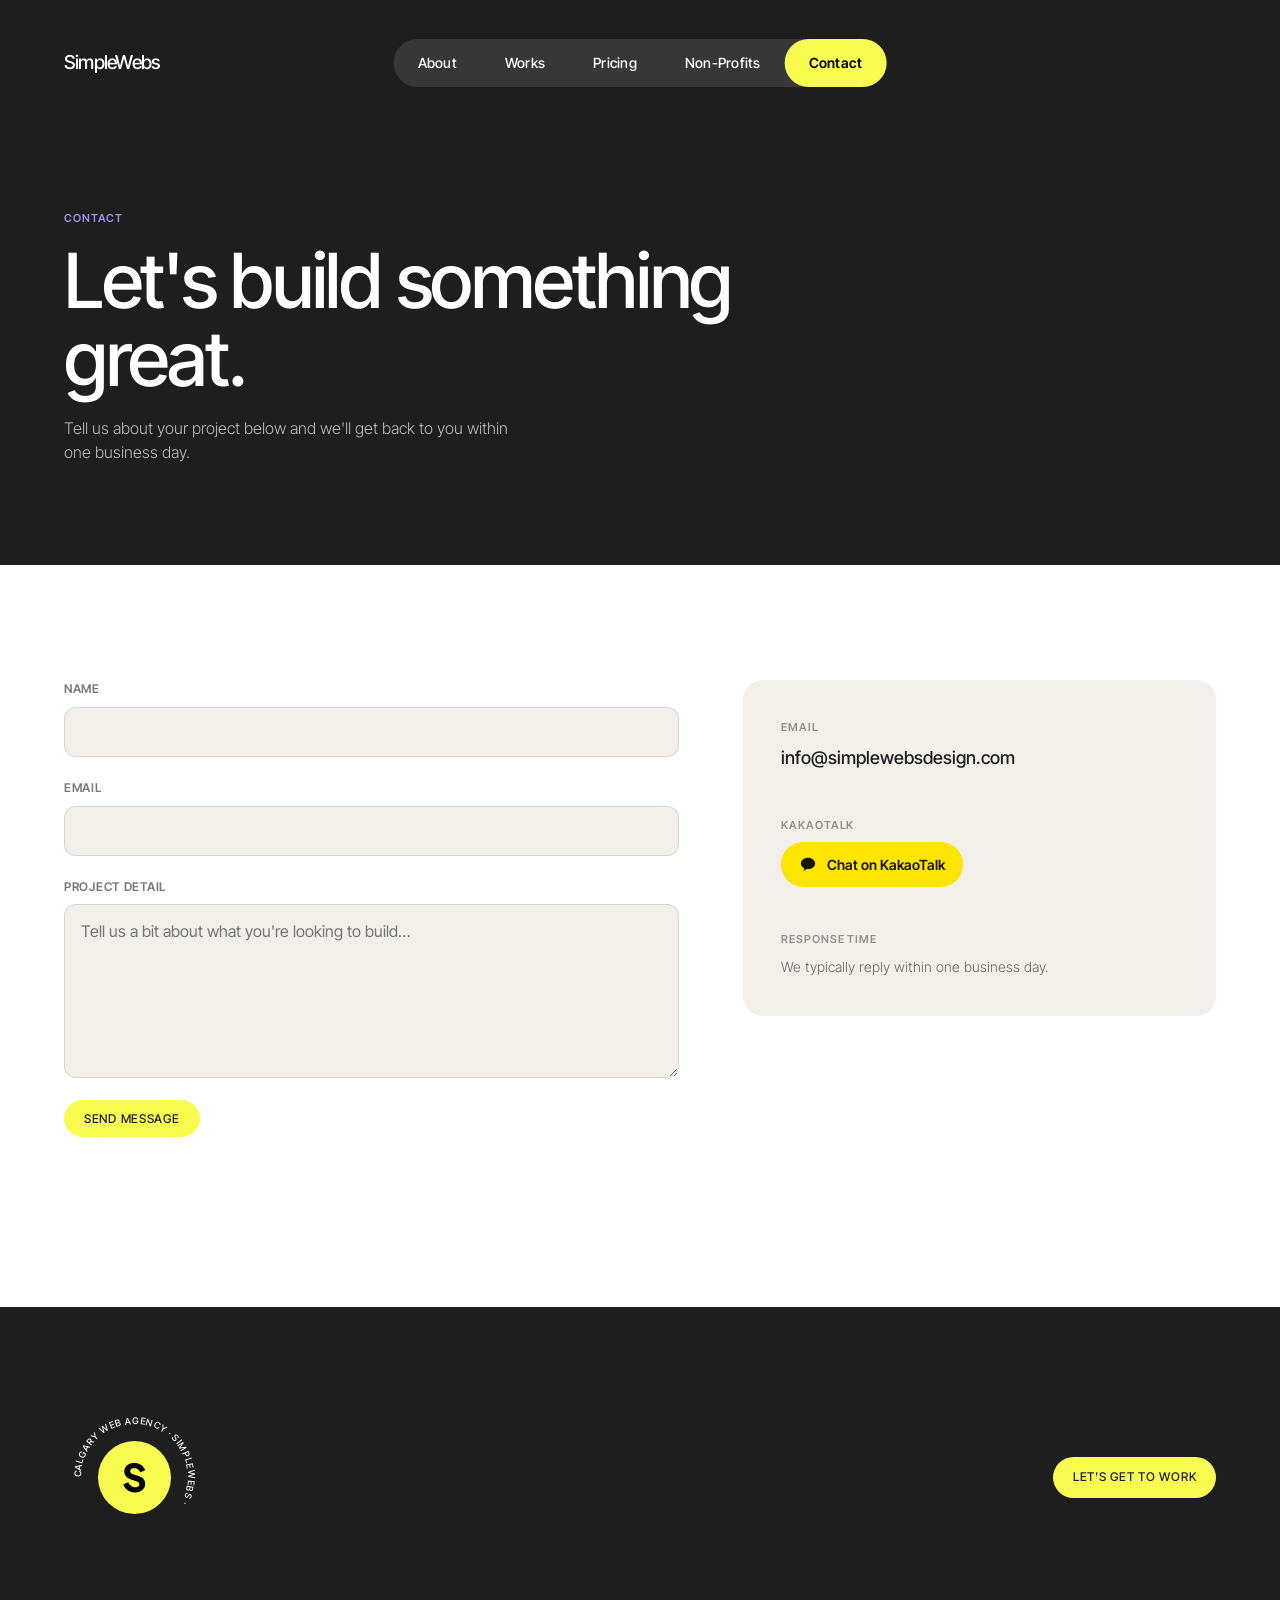
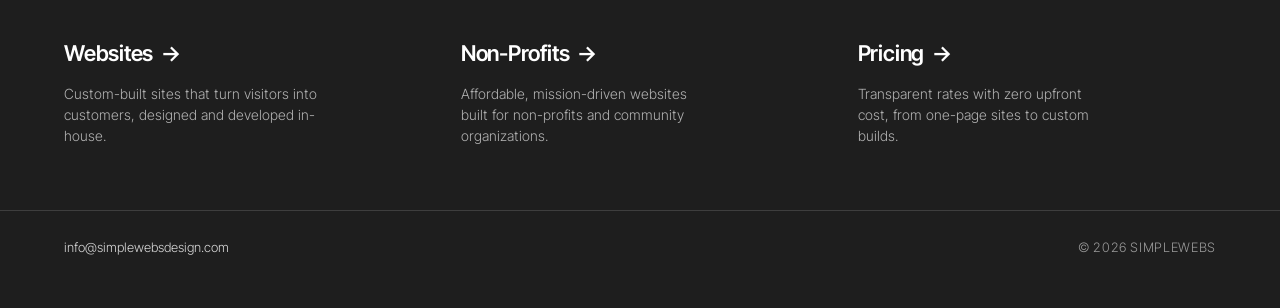
==== contact.html @ 0e08d242 "initial" ====
<!DOCTYPE html>
<html lang="en">
<head>
<meta charset="utf-8">
<meta name="viewport" content="width=device-width, initial-scale=1">
<title>Contact — SimpleWebs</title>
<meta name="description" content="Tell SimpleWebs about your project — we reply within one business day. Reach us by form, email or KakaoTalk.">
<link rel="icon" href="assets/favicon.svg" type="image/svg+xml">
<link rel="preconnect" href="https://fonts.googleapis.com">
<link rel="preconnect" href="https://fonts.gstatic.com" crossorigin>
<link href="https://fonts.googleapis.com/css2?family=Inter+Tight:wght@300;400;500;600&family=Plus+Jakarta+Sans:wght@500;600;700&family=Fraunces:opsz,wght@9..144,500&display=swap" rel="stylesheet">
<link rel="stylesheet" href="css/style.css">
</head>
<body>

<!-- ══════════ LOADER ══════════ -->
<div class="loader" id="loader" aria-hidden="true">
  <span class="loader-word">SimpleWebs</span>
</div>

<!-- ══════════ NAV ══════════ -->
<header class="nav" id="nav">
  <a class="wordmark" href="index.html" aria-label="SimpleWebs home">SimpleWebs</a>
  <nav class="nav-menu" aria-label="Primary">
    <a href="index.html#stats" class="nav-link">About</a>
    <a href="index.html#work" class="nav-link">Works</a>
    <a href="index.html#pricing" class="nav-link">Pricing</a>
    <a href="nonprofit.html" class="nav-link">Non-Profits</a>
    <a href="contact.html" class="nav-link active">Contact</a>
  </nav>
  <div class="nav-right">
    <button class="pill pill-menu" id="menuBtn" aria-expanded="false" aria-controls="menuOverlay" aria-label="Open menu">
      <svg class="hamburger-icon" viewBox="0 0 24 24" aria-hidden="true">
        <line x1="3" y1="6" x2="21" y2="6"></line>
        <line x1="3" y1="12" x2="21" y2="12"></line>
        <line x1="3" y1="18" x2="21" y2="18"></line>
      </svg>
    </button>
  </div>
</header>

<!-- ══════════ FULLSCREEN MENU OVERLAY ══════════ -->
<div class="menu-overlay" id="menuOverlay" role="dialog" aria-modal="true" aria-label="Main menu" hidden>
  <button class="pill pill-close" id="menuClose" aria-label="Close menu">
    <svg class="close-icon" viewBox="0 0 24 24" aria-hidden="true">
      <line x1="6" y1="6" x2="18" y2="18"></line>
      <line x1="18" y1="6" x2="6" y2="18"></line>
    </svg>
  </button>
  <nav class="menu-nav" aria-label="Primary">
    <a href="index.html#stats" class="menu-link"><span>About</span></a>
    <a href="index.html#work" class="menu-link"><span>Works</span></a>
    <a href="index.html#pricing" class="menu-link"><span>Pricing</span></a>
    <a href="nonprofit.html" class="menu-link"><span>Non-Profits</span></a>
    <a href="contact.html" class="menu-link active" aria-current="true"><span>Contact</span></a>
  </nav>
  <div class="menu-cards">
    <a class="menu-card" href="mailto:info@simplewebsdesign.com">
      <span class="menu-card-title">Email us</span>
      <span class="menu-card-sub">info@simplewebsdesign.com</span>
      <span class="menu-card-body">Prefer email? Send your project details straight to our inbox.</span>
    </a>
    <a class="menu-card" href="https://open.kakao.com/o/sGN3GFHe" target="_blank" rel="noopener">
      <span class="menu-card-title">KakaoTalk</span>
      <span class="menu-card-sub">Chat with us directly</span>
      <span class="menu-card-body">Open the chat room and message us any time.</span>
    </a>
  </div>
</div>

<main id="top">

  <!-- ══════════ 1 · CONTACT HERO ══════════ -->
  <section class="page-hero" aria-label="Contact SimpleWebs">
    <div class="wrap">
      <p class="page-hero-eyebrow" data-reveal>Contact</p>
      <h1 class="page-hero-title" data-reveal>Let's build something great.</h1>
      <p class="page-hero-sub" data-reveal>Tell us about your project below and we'll get back to you within one business day.</p>
    </div>
  </section>

  <!-- ══════════ 2 · CONTACT FORM ══════════ -->
  <section class="contact-section" aria-label="Get in touch">
    <div class="wrap contact-grid">
      <form class="contact-form" id="contactForm" action="/api/contact" method="POST">
        <div class="form-field">
          <label for="cf-name">Name</label>
          <input type="text" id="cf-name" name="name" autocomplete="name" required>
        </div>
        <div class="form-field">
          <label for="cf-email">Email</label>
          <input type="email" id="cf-email" name="email" autocomplete="email" required>
        </div>
        <div class="form-field">
          <label for="cf-detail">Project Detail</label>
          <textarea id="cf-detail" name="message" rows="6" placeholder="Tell us a bit about what you're looking to build…" required></textarea>
        </div>
        <input type="text" name="_gotcha" class="hp-field" tabindex="-1" autocomplete="off" aria-hidden="true">
        <button type="submit" class="pill pill-cta form-submit">Send Message</button>
        <p class="form-status" id="formStatus" role="status" aria-live="polite"></p>
      </form>

      <aside class="contact-info">
        <div class="contact-info-block" data-reveal>
          <span class="contact-info-h">Email</span>
          <a class="contact-info-link" href="mailto:info@simplewebsdesign.com">info@simplewebsdesign.com</a>
        </div>
        <div class="contact-info-block" data-reveal>
          <span class="contact-info-h">KakaoTalk</span>
          <a class="kakao-btn" href="https://open.kakao.com/o/sGN3GFHe" target="_blank" rel="noopener" aria-label="Chat with SimpleWebs on KakaoTalk — opens in a new tab">
            <svg viewBox="0 0 24 24" aria-hidden="true"><path d="M12 3.5C6.7 3.5 2.5 6.94 2.5 11.2c0 2.77 1.83 5.2 4.6 6.57-.18.87-.66 2.57-.75 2.97-.12.5.18.5.38.36.16-.1 2.49-1.72 3.5-2.43.55.08 1.12.12 1.77.12 5.3 0 9.5-3.44 9.5-7.6S17.3 3.5 12 3.5Z"/></svg>
            Chat on KakaoTalk
          </a>
        </div>
        <div class="contact-info-block" data-reveal>
          <span class="contact-info-h">Response Time</span>
          <p>We typically reply within one business day.</p>
        </div>
      </aside>
    </div>
  </section>

</main>

<!-- ══════════ FOOTER ══════════ -->
<footer class="footer" aria-label="Footer">
  <div class="wrap footer-top">
    <span class="badge badge-lg" aria-hidden="true">
      <svg viewBox="0 0 100 100" aria-hidden="true">
        <defs><path id="fbadge" d="M50,50 m-38,0 a38,38 0 1,1 76,0 a38,38 0 1,1 -76,0"></path></defs>
        <text><textPath href="#fbadge">CALGARY WEB AGENCY · SIMPLEWEBS · </textPath></text>
      </svg>
      <span class="badge-center">S</span>
    </span>
    <a class="pill pill-cta" href="mailto:info@simplewebsdesign.com" data-reveal>Let's Get To Work</a>
  </div>

  <div class="wrap footer-cols">
    <div class="footer-col-block" data-reveal>
      <a class="arrow-link arrow-link-light" href="index.html#work">Websites <span aria-hidden="true">&rarr;</span></a>
      <p>Custom-built sites that turn visitors into customers, designed and developed in-house.</p>
    </div>
    <div class="footer-col-block" data-reveal>
      <a class="arrow-link arrow-link-light" href="nonprofit.html">Non-Profits <span aria-hidden="true">&rarr;</span></a>
      <p>Affordable, mission-driven websites built for non-profits and community organizations.</p>
    </div>
    <div class="footer-col-block" data-reveal>
      <a class="arrow-link arrow-link-light" href="index.html#pricing">Pricing <span aria-hidden="true">&rarr;</span></a>
      <p>Transparent rates with zero upfront cost, from one-page sites to custom builds.</p>
    </div>
  </div>

  <div class="wrap footer-legal">
    <a href="mailto:info@simplewebsdesign.com">info@simplewebsdesign.com</a>
    <span class="footer-copy">© <span id="year">2026</span> SimpleWebs</span>
  </div>
</footer>

<script src="js/main.js"></script>
<script src="js/contact.js"></script>
</body>
</html>
---- css/style.css ----
/* ============================================================
   SimpleWebs — Website Design & Development
   Tokens → Base → Loader → Nav → Menu → Hero → Statement →
   Work → Logos → Pricing → Stats →
   Footer → Motion → Responsive
   ============================================================ */

/* ══════════ TOKENS ══════════ */
:root {
  --bg-primary: #ffffff;
  --text-primary: #1e1e1e;
  --accent: #ffa800;
  --lemon: #f9fc50;
  --periwinkle: #9c93e8;
  --dark: #1e1e1e;
  --dark-2: #141414;
  --cream: #f3efeb;
  --lavender-50: rgba(221, 217, 255, .5);

  --card-ecru: #f3efeb;
  --card-accent-pale: #ffeacc;
  --card-lavender: #dcd9ff;
  --card-peach: #ffdfc2;

  --r-sm: 12px;
  --r-md: 20px;
  --r-pill: 999px;

  --sh-1: 0 1px 2px rgba(30, 28, 60, .06), 0 2px 8px rgba(30, 28, 60, .05);
  --sh-2: 0 8px 24px rgba(30, 28, 60, .1), 0 2px 6px rgba(30, 28, 60, .06);
  --sh-3: 0 30px 70px rgba(30, 28, 60, .22), 0 8px 20px rgba(30, 28, 60, .12);

  --ease: cubic-bezier(.22, 1, .36, 1);
  --ease-out: cubic-bezier(.16, 1, .3, 1);

  --pad-band: clamp(96px, 16vw, 240px);
  --gutter: clamp(20px, 5vw, 96px);
  --maxw: 1440px;
}

/* ══════════ BASE ══════════ */
*, *:before, *:after { box-sizing: border-box; }

html { -webkit-text-size-adjust: 100%; overflow-x: clip; scroll-behavior: smooth; }

body {
  margin: 0;
  background: var(--bg-primary);
  color: var(--text-primary);
  font-family: "Inter Tight", "Helvetica Neue", Arial, sans-serif;
  font-weight: 300;
  font-size: clamp(15px, 1.05vw, 18px);
  line-height: 1.55;
  -webkit-font-smoothing: antialiased;
  text-rendering: optimizeLegibility;
  overflow-x: clip;
}

img { max-width: 100%; display: block; }
a { color: inherit; text-decoration: none; }
button { font-family: inherit; cursor: pointer; border: 0; background: none; color: inherit; }
h1, h2, h3, h4 { margin: 0; font-weight: 500; letter-spacing: -.03em; line-height: .98; }
p { margin: 0; }
ul { margin: 0; padding: 0; list-style: none; }

::selection { background: var(--accent); color: var(--dark); }
:focus-visible { outline: 2px solid var(--periwinkle); outline-offset: 3px; border-radius: 4px; }
.pill:focus-visible, .pill-cta:focus-visible { outline-color: var(--dark); }

.wrap { max-width: var(--maxw); margin: 0 auto; padding-inline: var(--gutter); }

.serif-accent {
  font-family: Fraunces, Georgia, serif;
  font-weight: 500;
  font-size: clamp(19px, 2.3vw, 27px);
  letter-spacing: -1px;
  line-height: 1.05;
}

/* ══════════ LOADER ══════════ */
.loader {
  position: fixed;
  inset: 0;
  z-index: 1000;
  background: var(--dark-2);
  display: grid;
  place-items: center;
  transition: opacity .7s var(--ease), visibility .7s var(--ease);
}
.loader.is-gone { opacity: 0; visibility: hidden; pointer-events: none; }
.loader-word {
  font-size: clamp(30px, 7vw, 64px);
  font-weight: 500;
  letter-spacing: -.04em;
  color: var(--accent);
  clip-path: inset(0 0 0 0);
  animation: loaderReveal 1s var(--ease) both;
}
@keyframes loaderReveal {
  0%  { clip-path: inset(0 100% 0 0); opacity: .3; }
  to  { clip-path: inset(0 0 0 0);    opacity: 1; }
}

/* ══════════ NAV ══════════ */
.nav {
  position: fixed;
  top: 0; left: 0; right: 0;
  z-index: 900;
  display: flex;
  align-items: center;
  justify-content: space-between;
  padding: 48px var(--gutter) 18px;
  transition: padding .4s var(--ease), background .4s var(--ease);
}
.nav.scrolled {
  padding-block: 12px;
  background: #ffffffb8;
  backdrop-filter: blur(12px);
  -webkit-backdrop-filter: blur(12px);
}
/* sits over the dark hero until the page scrolls */
.nav:not(.scrolled) .wordmark { color: #fff; }

/* centre nav pill group (garcy.studio .nav-menu) */
.nav-menu {
  z-index: 10;
  position: absolute;
  left: 50%;
  transform: translateX(-50%);
  background-color: #373737;
  border-radius: 100px;
  display: flex;
  justify-content: space-between;
  align-items: center;
  padding: 0;
}
.nav-link {
  color: #fff;
  letter-spacing: .25px;
  border-radius: 100px;
  display: flex;
  justify-content: center;
  align-items: center;
  padding: 16px 24px;
  font-size: 14px;
  font-weight: 500;
  line-height: 1.1;
  white-space: nowrap;
  transition: background-color .4s, color .4s;
}
.nav-link.active { background-color: var(--lemon); color: #000; font-weight: 600; }
.nav-link:hover { color: #000; background-color: var(--lemon); font-weight: 600; }
/* no outline box on click; keyboard users still get a ring */
.nav-link:focus { outline: none; }
.nav-link:focus-visible { outline: 2px solid var(--lemon); outline-offset: 3px; }
/* hovering a sibling hands the highlight over, so only one pill is lit at a time */
.nav-menu:has(.nav-link:hover) .nav-link.active:not(:hover) {
  background-color: transparent;
  color: #fff;
  font-weight: 500;
}

.nav-right { display: flex; align-items: center; gap: 12px; }
/* the Menu button only carries the overlay on narrow screens */
.nav-right .pill-menu { display: none; }

.wordmark {
  font-weight: 500;
  font-size: clamp(18px, 1.5vw, 21px);
  letter-spacing: -.04em;
  color: var(--dark);
}

/* Pills */
.pill {
  display: inline-flex;
  align-items: center;
  gap: .5em;
  font-size: 12px;
  font-weight: 500;
  text-transform: uppercase;
  letter-spacing: .06em;
  padding: 11px 20px;
  border-radius: var(--r-pill);
  background: var(--accent);
  color: var(--dark);
  transition: transform .35s var(--ease), background .35s var(--ease),
              color .35s var(--ease), box-shadow .35s var(--ease);
  will-change: transform;
}
.pill:hover { transform: translateY(-2px); box-shadow: var(--sh-2); }
.pill:active { transform: translateY(0); }
.pill-cta { background: var(--lemon); }
.pill-menu {
  background: var(--dark);
  padding: 13px;
  width: 42px;
  height: 42px;
}
.hamburger-icon { width: 18px; height: 18px; flex: none; }
.hamburger-icon line { stroke: var(--lemon); stroke-width: 2; stroke-linecap: round; }
.pill-ghost { background: transparent; border: 1px solid rgba(30, 30, 30, .34); color: var(--dark); }
.pill-ghost:hover { background: var(--dark); color: #fff; border-color: var(--dark); }
.pill-dark { background: var(--dark); color: #fff; }
.pill-dark:hover { background: var(--periwinkle); color: var(--dark); }
.pill-outline { background: transparent; border: 1px solid rgba(255, 255, 255, .55); color: #fff; }
.pill-outline-dark { background: transparent; border: 1px solid var(--periwinkle); color: var(--periwinkle); }
.pill-outline-dark:hover { background: var(--periwinkle); color: #fff; }
.pill-block { width: 100%; justify-content: center; }

/* ══════════ FULLSCREEN MENU ══════════ */
.menu-overlay {
  position: fixed;
  inset: 0;
  z-index: 1010;
  height: 100vh;
  height: 100dvh;
  background: var(--dark-2);
  color: #fff;
  display: grid;
  grid-template-columns: 1.3fr 1fr;
  gap: 40px;
  align-content: center;
  overflow-y: auto;
  overscroll-behavior: contain;
  padding: clamp(80px, 10vw, 140px) var(--gutter) 60px;
  opacity: 0;
  visibility: hidden;
  pointer-events: none;
  clip-path: inset(0 0 100% 0);
  transition: opacity .5s var(--ease), visibility .5s var(--ease), clip-path .7s var(--ease);
}
.menu-overlay.is-open { opacity: 1; visibility: visible; pointer-events: auto; clip-path: inset(0 0 0 0); }
/* mirrors the hamburger button it replaces: same circle, same lemon strokes */
.pill-close {
  position: absolute;
  top: 24px;
  right: var(--gutter);
  padding: 13px;
  width: 42px;
  height: 42px;
  background: #ffffff12;
  border: 1px solid rgba(255, 255, 255, .16);
}
.pill-close:hover { background: var(--lemon); border-color: var(--lemon); }
.close-icon { width: 18px; height: 18px; flex: none; }
.close-icon line { stroke: var(--lemon); stroke-width: 2; stroke-linecap: round; transition: stroke .35s var(--ease); }
.pill-close:hover .close-icon line { stroke: var(--dark); }
.menu-nav { display: flex; flex-direction: column; gap: 2px; }
.menu-link {
  font-size: clamp(30px, 5vw, 64px);
  font-weight: 500;
  letter-spacing: -.03em;
  line-height: 1.06;
  color: #fff;
  width: max-content;
  overflow: hidden;
}
.menu-link span { display: inline-block; position: relative; padding-bottom: 2px; }
.menu-link span:after {
  content: "";
  position: absolute;
  left: 0; bottom: 0;
  width: 100%; height: 2px;
  background: var(--lemon);
  transform: scaleX(0);
  transform-origin: right;
  transition: transform .5s var(--ease);
}
.menu-link:hover span { color: var(--lemon); }
.menu-link:hover span:after { transform: scaleX(1); transform-origin: left; }
/* current page stays lit, the way the desktop nav pill does */
.menu-link.active span { color: var(--lemon); }
.menu-link.active span:after { transform: scaleX(1); transform-origin: left; }

.menu-cards { display: flex; flex-direction: column; gap: 18px; justify-content: center; }
.menu-card {
  display: flex;
  flex-direction: column;
  gap: 6px;
  padding: 26px;
  border-radius: var(--r-md);
  background: #ffffff0d;
  border: 1px solid rgba(255, 255, 255, .12);
  transition: background .35s var(--ease), transform .35s var(--ease);
}
.menu-card:hover { background: #f9fc501f; border-color: rgba(249, 252, 80, .34); transform: translateY(-3px); }
.menu-card-title { font-size: 24px; font-weight: 500; letter-spacing: -.02em; }
.menu-card-sub { font-size: 15px; color: var(--lemon); }
.menu-card-body { font-size: 14px; color: #ffffffa6; line-height: 1.5; }

/* ══════════ 1 · HERO — garcy.studio layout ══════════ */
.hero-section {
  background-color: #fbf8f4;
  text-transform: none;
  font-family: "Plus Jakarta Sans", "Inter Tight", "Helvetica Neue", Arial, sans-serif;
}
.hero-wrapper { height: 100%; overflow: hidden; }
.main-container.is-hero { max-width: 100%; margin-inline: auto; }
.main-container.is-hero.remove-padding { padding-left: 0; padding-right: 0; }
.hero-content-wrapper { height: 100%; min-height: 100vh; position: relative; }

/* rounded panel floating on the off-white page, shrinking further as you scroll off it */
.page-main {
  position: relative;
  width: calc(100% - 40px);
  height: calc(100vh - 40px);
  margin: 20px;
  border-radius: 80px;
  overflow: hidden;
  transition: all 2s ease;
}
.page-main.shrunk {
  width: calc(100% - 80px);
  height: calc(100vh - 80px);
  margin: 40px;
  border-radius: 100px;
}

/* looping abstract background */
.video-thumbnail {
  position: absolute;
  inset: 0;
  overflow: hidden;
  background: radial-gradient(120% 120% at 20% 15%, #2b2740 0%, #14131c 55%, #0d0c12 100%);
}
.video-thumbnail .blob {
  position: absolute;
  border-radius: 50%;
  filter: blur(70px);
  opacity: .75;
  will-change: transform;
}
.video-thumbnail .b1 {
  width: 62vw; height: 62vw; left: -12vw; top: -18vw;
  background: radial-gradient(circle, #9c93e8 0%, #9c93e800 68%);
  animation: drift1 26s ease-in-out infinite alternate;
}
.video-thumbnail .b2 {
  width: 54vw; height: 54vw; right: -10vw; top: 4vw;
  background: radial-gradient(circle, #ffa800 0%, #ffa80000 66%);
  animation: drift2 33s ease-in-out infinite alternate;
  opacity: .55;
}
.video-thumbnail .b3 {
  width: 48vw; height: 48vw; left: 22vw; bottom: -20vw;
  background: radial-gradient(circle, #d2ff56 0%, #d2ff5600 64%);
  animation: drift3 41s ease-in-out infinite alternate;
  opacity: .42;
}
.video-thumbnail .b4 {
  width: 40vw; height: 40vw; right: 16vw; bottom: -6vw;
  background: radial-gradient(circle, var(--lemon) 0%, #f9fc5000 62%);
  animation: drift4 29s ease-in-out infinite alternate;
  opacity: .35;
}
@keyframes drift1 { to { transform: translate(14vw, 10vh) scale(1.18); } }
@keyframes drift2 { to { transform: translate(-12vw, 14vh) scale(1.12); } }
@keyframes drift3 { to { transform: translate(10vw, -16vh) scale(1.22); } }
@keyframes drift4 { to { transform: translate(-9vw, -11vh) scale(1.15); } }

.video-overlay {
  background-image: linear-gradient(#00000080, #00000080);
  width: 100%; height: 100%;
  position: absolute;
  inset: 0;
}

/* headline stack */
.hero-content-block {
  z-index: 1000;
  position: absolute;
  inset: 0;
  display: flex;
  flex-flow: column;
  justify-content: center;
  padding-left: 72px;
  pointer-events: none;
}
.section-heading-block-copy { position: relative; }

.hero-location {
  position: absolute;
  left: 72px;
  right: 72px;
  bottom: clamp(28px, 5vh, 56px);
  z-index: 5;
  display: flex;
  align-items: center;
  gap: 12px;
  color: #fff;
  font-size: clamp(20px, 2.4vw, 32px);
  font-weight: 500;
  letter-spacing: -.01em;
  line-height: 1.15;
  pointer-events: none;
}
.hero-location svg { width: clamp(22px, 2vw, 28px); height: clamp(22px, 2vw, 28px); flex: none; color: var(--accent); }

.section-title-block { padding-bottom: 5px; overflow: hidden; }
.section-title-block.display-flex {
  display: flex;
  flex-flow: column;
  align-items: flex-start;
  gap: 10px;
  max-width: 900px;
  overflow: hidden;
}
.section-title {
  margin: 0;
  font-size: 80px;
  font-weight: 600;
  line-height: 1;
  letter-spacing: -2px;
  color: #fff;
}
.section-title.margin-top-5px { margin-top: -5px; padding-left: 70px; }

.hero-circle-and-title-wrap { display: flex; justify-content: flex-start; align-items: flex-start; gap: 10px; }

/* "We design [pill] made to feel right…" */
.section-description-block.margin-top-40px { display: flex; align-items: center; gap: 5px; margin-top: 35px; }
.section-description-block.margin-top-40px.make-absolute { padding-left: 80px; }
.section-description-block.margin-top-40px.make-absolute.max-width-1100px { max-width: 900px; margin-top: 56px; }
.section-description-flex { display: flex; align-items: center; flex-wrap: wrap; gap: 8px; }
.section-description { color: #fff; font-size: 20px; font-weight: 500; line-height: 1.2; }

/* hero "Got a project?" CTA, sits under the description */
.hero-cta-block { display: flex; margin-top: 28px; padding-left: 80px; }
.hero-cta-block .pill { pointer-events: auto; }

@media (max-width: 991px) {
  .section-title { font-size: 56px; letter-spacing: -1.5px; }
  .section-title.margin-top-5px { padding-left: 40px; }
  .section-description-block.margin-top-40px.make-absolute { padding-left: 40px; margin-top: 44px; }
  .hero-cta-block { padding-left: 40px; margin-top: 24px; }
}
@media (max-width: 760px) {
  .hero-content-block { padding-left: 28px; padding-right: 28px; }
  .hero-location { left: 28px; right: 28px; bottom: 24px; }
  .section-title { font-size: 38px; letter-spacing: -1px; }
  .section-title.margin-top-5px { padding-left: 0; }
  .section-description-block.margin-top-40px.make-absolute { padding-left: 0; margin-top: 36px; }
  .hero-cta-block { padding-left: 0; margin-top: 22px; }
  .section-description { font-size: 17px; }
  .page-main { border-radius: 34px; margin: 10px; width: calc(100% - 20px); height: calc(100vh - 20px); }
  .page-main.shrunk { border-radius: 44px; margin: 18px; width: calc(100% - 36px); height: calc(100vh - 36px); }
}

/* ══════════ 2 · STATEMENT ══════════ */
.statement {
  background: var(--lemon);
  color: var(--dark);
  display: flex;
  align-items: center;
  justify-content: center;
  padding: clamp(30px, 4.5vw, 60px) var(--gutter);
}
.statement-h2 {
  max-width: var(--maxw);
  margin: 0 auto;
  display: flex;
  flex-wrap: wrap;
  justify-content: center;
  column-gap: .34em;
  text-align: center;
  font-size: clamp(19px, 2.5vw, 34px);
  font-weight: 500;
  letter-spacing: -.03em;
  line-height: 1.12;
}
.statement-h2 .line-mask { display: inline-block; overflow: hidden; padding-block: .08em; }
.statement-h2 .line { display: inline-block; }

/* ══════════ 3 · HIGHLIGHT PROJECTS ══════════ */
.work { background: var(--bg-primary); }
.work-pin-wrap { height: 260vh; position: relative; }
.work-stage {
  position: sticky;
  top: 0;
  height: 100vh;
  overflow: hidden;
  padding-block: clamp(28px, 6vh, 72px);
}
.work-head, .work-foot {
  position: absolute;
  left: var(--gutter);
  right: var(--gutter);
  z-index: 5;
  display: flex;
  justify-content: space-between;
  align-items: center;
  pointer-events: none;
}
.work-head { top: clamp(24px, 5vh, 56px); }
.work-foot { bottom: clamp(24px, 5vh, 56px); }
.work-foot .pill { pointer-events: auto; }

.collage {
  position: absolute;
  inset: 0;
  display: grid;
  grid-template-columns: repeat(4, minmax(0, 1fr));
  gap: clamp(14px, 1.6vw, 26px);
  padding: 0 var(--gutter);
  align-items: center;
}
.collage-col {
  display: flex;
  flex-direction: column;
  gap: clamp(14px, 1.8vw, 28px);
  min-width: 0;
  will-change: transform;
}
.collage-col:nth-child(1) { margin-top: 6vh; }
.collage-col:nth-child(2) { margin-top: -8vh; }
.collage-col:nth-child(3) { margin-top: 2vh; }
.collage-col:nth-child(4) { margin-top: -12vh; }

.browser {
  border-radius: var(--r-sm);
  overflow: hidden;
  background: #fff;
  box-shadow: var(--sh-2);
  border: 1px solid rgba(30, 28, 60, .08);
}
.browser-bar {
  display: flex;
  align-items: center;
  gap: 6px;
  padding: 8px 10px;
  background: #f4f4f2;
  border-bottom: 1px solid rgba(0, 0, 0, .05);
}
.browser-bar i { width: 8px; height: 8px; border-radius: 50%; background: #d9d9d6; display: block; }
.browser-bar i:nth-child(1) { background: #ff9d8a; }
.browser-bar i:nth-child(2) { background: #ffd780; }
.browser-bar i:nth-child(3) { background: #a8e6a1; }
.browser-url {
  margin-left: 8px;
  flex: 1;
  min-width: 0;          /* long urls must ellipsis, never widen the tile */
  min-height: 13px;
  border-radius: var(--r-pill);
  background: #e6e6e2;
  font-size: 9px;
  line-height: 14px;
  letter-spacing: .02em;
  color: #1e1e1e8c;
  padding: 0 9px;
  overflow: hidden;
  white-space: nowrap;
  text-overflow: ellipsis;
}
.browser-body { position: relative; aspect-ratio: 16 / 10; overflow: hidden; background: #eee; }
.browser-body img {
  position: absolute;
  inset: 0;
  width: 100%; height: 100%;
  object-fit: cover;
  object-position: top center;
  will-change: transform;
}
.tile-cap { padding: 12px 4px 2px; display: flex; flex-direction: column; gap: 4px; }
.tile-cap .t { font-size: 14px; font-weight: 400; color: var(--dark); line-height: 1.35; overflow-wrap: break-word; }
.tile-cap .tag {
  font-size: 11px;
  text-transform: uppercase;
  letter-spacing: .06em;
  color: var(--periwinkle);
  font-weight: 500;
}

/* ══════════ 4 · LOGOS WALL ══════════ */
.logos { background: var(--dark); color: #fff; padding: var(--pad-band) 0; }
.logos-grid {
  display: grid;
  grid-template-columns: minmax(180px, 1fr) 2.4fr;
  gap: clamp(24px, 5vw, 80px);
  align-items: start;
}
.logos-head { position: sticky; top: clamp(24px, 10vh, 80px); }
.logos-title {
  font-size: clamp(32px, 4.4vw, 56px);
  font-weight: 500;
  letter-spacing: -.02em;
  line-height: 1.02;
  margin-bottom: 12px;
}
.logos-label {
  font-size: 13px;
  text-transform: uppercase;
  letter-spacing: .06em;
  color: #ffffff8c;
  max-width: 16ch;
}
.logos-list {
  display: grid;
  grid-template-columns: repeat(4, 1fr);
  gap: clamp(18px, 2.6vw, 34px) clamp(20px, 3vw, 50px);
  align-items: center;
}
.logos-list a {
  display: flex;
  align-items: center;
  justify-content: center;
  min-height: 96px;
  background: #fff;
  border-radius: 16px;
  padding: 16px 20px;
  box-shadow: 0 1px 0 #00000014;
  transition: transform .3s var(--ease), box-shadow .3s var(--ease);
}
.logos-list img {
  max-height: clamp(34px, 3.6vw, 56px);
  max-width: min(86%, 210px);
  width: auto;
  transition: transform .3s var(--ease);
}
.logos-list a:hover { transform: translateY(-3px); box-shadow: 0 12px 28px #0000003d; }
.logos-list a:hover img { transform: scale(1.05); }

/* ══════════ 5 · PRICING ══════════ */
.pricing { background: var(--bg-primary); padding: clamp(70px, 10vw, 130px) 0 clamp(60px, 8vw, 110px); }
.pricing-head { max-width: 620px; margin: 0 auto clamp(48px, 6vw, 76px); text-align: center; }
.pricing-eyebrow {
  font-size: 11px;
  text-transform: uppercase;
  letter-spacing: .08em;
  color: var(--periwinkle);
  font-weight: 600;
  margin-bottom: 12px;
}
.pricing-title {
  font-size: clamp(30px, 4vw, 48px);
  font-weight: 500;
  letter-spacing: -.02em;
  line-height: 1.08;
  margin-bottom: 14px;
}
.pricing-sub { font-size: clamp(15px, 1.1vw, 18px); color: #1e1e1ea6; }

.pricing-grid {
  display: grid;
  grid-template-columns: repeat(3, 1fr);
  gap: clamp(20px, 2.4vw, 30px);
  align-items: stretch;
}
.pricing-card {
  position: relative;
  display: flex;
  flex-direction: column;
  gap: 20px;
  background: #fff;
  border: 1px solid rgba(30, 30, 30, .1);
  border-radius: var(--r-md);
  padding: clamp(28px, 3vw, 36px) clamp(24px, 2.6vw, 30px) clamp(30px, 3vw, 36px);
  box-shadow: var(--sh-1);
  transition: transform .35s var(--ease), box-shadow .35s var(--ease);
}
.pricing-card:hover { transform: translateY(-4px); box-shadow: var(--sh-2); }
.pricing-card-featured { border-color: var(--accent); box-shadow: var(--sh-2); }
.pricing-badge {
  position: absolute;
  top: -14px;
  left: 50%;
  transform: translateX(-50%);
  background: var(--accent);
  color: var(--dark);
  font-size: 11px;
  font-weight: 600;
  text-transform: uppercase;
  letter-spacing: .06em;
  padding: 7px 18px;
  border-radius: var(--r-pill);
  box-shadow: var(--sh-1);
  white-space: nowrap;
}

.pricing-price { display: flex; align-items: baseline; gap: 8px; margin-top: 6px; }
.pricing-amount { font-size: clamp(32px, 3vw, 40px); font-weight: 600; letter-spacing: -.02em; color: var(--dark); }
.pricing-price-suffix { font-size: clamp(14px, 1vw, 16px); font-weight: 500; color: #1e1e1ea6; }
.pricing-plan { font-size: clamp(18px, 1.5vw, 21px); font-weight: 500; letter-spacing: -.01em; margin: 0; }
.pricing-desc { font-size: 14px; color: #1e1e1ea6; line-height: 1.5; margin-top: -10px; }

.pricing-highlight {
  border-radius: var(--r-sm);
  padding: 15px 18px;
  color: #fff;
  background: linear-gradient(135deg, var(--periwinkle), var(--accent));
}
.pricing-card-custom .pricing-highlight { background: var(--dark); }
.pricing-highlight strong { display: block; font-size: 14px; font-weight: 600; }
.pricing-highlight span { display: block; font-size: 12.5px; opacity: .88; line-height: 1.4; margin-top: 2px; }

.pricing-features { display: flex; flex-direction: column; gap: 12px; flex: 1; margin: 0; padding: 0; }
.pricing-features li {
  display: flex;
  align-items: flex-start;
  gap: 10px;
  font-size: 14px;
  color: #1e1e1ee0;
  line-height: 1.4;
}
.pricing-features svg { flex: none; width: 18px; height: 18px; margin-top: 1px; color: var(--accent); }
.pricing-card-custom .pricing-features svg { color: var(--periwinkle); }

.pricing-card .pill { margin-top: auto; }

/* ══════════ 6 · STATS ══════════ */
.stats { background: var(--cream); color: var(--dark); padding: var(--pad-band) 0; }
.stats-head { display: flex; justify-content: space-between; align-items: center; gap: 24px; margin-bottom: clamp(40px, 6vw, 90px); }
.stats-list { display: flex; flex-direction: column; }
.stat-row {
  display: grid;
  grid-template-columns: minmax(0, 1.3fr) minmax(0, .9fr) minmax(0, 1.1fr);
  align-items: end;
  gap: clamp(16px, 3vw, 50px);
  padding: clamp(20px, 2.6vw, 40px) 0;
  border-top: 1px solid rgba(30, 30, 30, .16);
}
.stat-row:last-child { border-bottom: 1px solid rgba(30, 30, 30, .16); }
.stat-num { font-size: clamp(60px, 15vw, 180px); font-weight: 500; letter-spacing: -.05em; line-height: .82; color: var(--dark); }
.stat-label { font-size: clamp(18px, 1.7vw, 26px); font-weight: 500; letter-spacing: -.02em; }
.stat-quip { font-size: clamp(14px, 1.05vw, 16px); color: #1e1e1ea8; max-width: 34ch; }

/* ══════════ 7 · FOOTER ══════════ */
.footer {
  background: var(--dark);
  color: #fff;
  padding-top: clamp(60px, 8vw, 100px);
  padding-bottom: clamp(28px, 4vw, 64px);
  position: relative;
}
.footer-top {
  display: flex;
  align-items: center;
  justify-content: space-between;
  gap: 24px;
  padding-bottom: clamp(50px, 7vw, 96px);
}

.badge { position: relative; width: 78px; height: 78px; display: grid; place-items: center; }
.badge svg { position: absolute; inset: 0; width: 100%; height: 100%; animation: badgeSpin 16s linear infinite; fill: none; }
.badge text { font-size: 8.4px; letter-spacing: .5px; fill: var(--accent); text-transform: uppercase; font-weight: 500; }
.badge-dot { font-size: 20px; color: #fff; font-weight: 500; }
@keyframes badgeSpin { to { transform: rotate(360deg); } }

.badge-lg { width: clamp(112px, 11vw, 168px); height: clamp(112px, 11vw, 168px); }
.badge-lg text { fill: #fff; font-size: 6.6px; }
.badge-center {
  position: absolute;
  inset: 24%;
  border-radius: 50%;
  background: var(--lemon);
  color: #000;
  display: grid;
  place-items: center;
  font-family: "Plus Jakarta Sans", "Helvetica Neue", Arial, sans-serif;
  font-weight: 800;
  font-size: clamp(26px, 3vw, 40px);
}

.footer-cols {
  display: grid;
  grid-template-columns: repeat(3, 1fr);
  gap: clamp(24px, 3vw, 48px);
  padding-bottom: clamp(40px, 5vw, 72px);
}
.footer-col-block { display: flex; flex-direction: column; gap: 12px; }
.footer-col-block p { font-size: 14px; color: #ffffffa6; line-height: 1.5; max-width: 32ch; }

.arrow-link { display: inline-flex; align-items: center; gap: 8px; font-size: clamp(19px, 1.7vw, 23px); font-weight: 600; letter-spacing: -.01em; color: var(--dark); width: max-content; transition: color .25s var(--ease); }
.arrow-link span { transition: transform .3s var(--ease); }
.arrow-link:hover span { transform: translateX(6px); }
.arrow-link-light { color: #fff; }
.arrow-link-light:hover { color: var(--accent); }

.footer-legal {
  display: flex;
  flex-wrap: wrap;
  gap: 14px 28px;
  align-items: center;
  justify-content: space-between;
  padding-top: 26px;
  border-top: 1px solid rgba(255, 255, 255, .14);
  font-size: 13px;
  color: #ffffff8c;
}
.footer-legal a { color: #ffffffd1; transition: color .25s var(--ease); }
.footer-legal a:hover { color: var(--accent); }
.footer-copy { text-transform: uppercase; letter-spacing: .05em; }

/* ══════════ 8 · CONTACT PAGE ══════════ */
.page-hero {
  background: var(--dark);
  color: #fff;
  padding: clamp(150px, 18vw, 210px) 0 clamp(60px, 8vw, 100px);
}
.page-hero-eyebrow {
  font-size: 11px;
  text-transform: uppercase;
  letter-spacing: .08em;
  color: var(--periwinkle);
  font-weight: 600;
  margin-bottom: 14px;
}
.page-hero-title {
  font-size: clamp(38px, 6vw, 76px);
  font-weight: 500;
  letter-spacing: -.03em;
  line-height: 1.03;
  max-width: 16ch;
  color: #fff;
}
.page-hero-sub {
  margin-top: 18px;
  font-size: clamp(16px, 1.2vw, 19px);
  color: #ffffffb3;
  max-width: 52ch;
}

.contact-section { background: var(--bg-primary); padding: clamp(70px, 9vw, 120px) 0 clamp(80px, 10vw, 140px); }
.contact-grid {
  display: grid;
  grid-template-columns: 1.3fr 1fr;
  gap: clamp(40px, 5vw, 80px);
  align-items: start;
}

.contact-form { display: flex; flex-direction: column; gap: 22px; }
.form-field { display: flex; flex-direction: column; gap: 8px; }
.form-field label {
  font-size: 12px;
  font-weight: 600;
  text-transform: uppercase;
  letter-spacing: .06em;
  color: #1e1e1e99;
}
.form-field input,
.form-field textarea {
  font-family: inherit;
  font-size: 16px;
  color: var(--dark);
  background: var(--card-ecru);
  border: 1px solid rgba(30, 30, 30, .12);
  border-radius: var(--r-sm);
  padding: 14px 16px;
  transition: border-color .25s var(--ease), box-shadow .25s var(--ease);
}
.form-field textarea { resize: vertical; min-height: 140px; line-height: 1.5; }
.form-field input:focus,
.form-field textarea:focus {
  outline: none;
  border-color: var(--periwinkle);
  box-shadow: 0 0 0 3px rgba(156, 147, 232, .25);
}
.hp-field { position: absolute; left: -9999px; width: 1px; height: 1px; overflow: hidden; }

.form-submit { align-self: flex-start; }
.form-submit:disabled { opacity: .6; cursor: default; transform: none; }

.form-status { font-size: 14px; min-height: 1.4em; margin: 0; }
.form-status.is-success { color: #1a7a4c; }
.form-status.is-error { color: #c0392b; }

.contact-info {
  display: flex;
  flex-direction: column;
  gap: clamp(28px, 4vw, 44px);
  background: var(--card-ecru);
  border-radius: var(--r-md);
  padding: clamp(28px, 3vw, 40px);
}
.contact-info-block { display: flex; flex-direction: column; gap: 8px; }
.contact-info-h {
  font-size: 11px;
  text-transform: uppercase;
  letter-spacing: .08em;
  color: #1e1e1e73;
  font-weight: 600;
}
.contact-info-link {
  font-size: clamp(17px, 1.4vw, 20px);
  font-weight: 500;
  color: var(--dark);
  width: max-content;
  border-bottom: 1px solid transparent;
  transition: border-color .25s var(--ease), color .25s var(--ease);
}
.contact-info-link:hover { color: var(--periwinkle); border-color: currentColor; }
.contact-info-block p { font-size: 14px; color: #1e1e1ea6; margin: 0; }

.kakao-btn {
  display: inline-flex;
  align-items: center;
  gap: 10px;
  background: #FEE500;
  color: #181600;
  font-size: 14px;
  font-weight: 600;
  padding: 12px 18px;
  border-radius: var(--r-pill);
  width: max-content;
  transition: transform .3s var(--ease), box-shadow .3s var(--ease);
}
.kakao-btn svg { width: 18px; height: 18px; flex: none; fill: currentColor; }
.kakao-btn:hover { transform: translateY(-2px); box-shadow: var(--sh-2); }

/* ══════════ 9 · NON-PROFIT PAGE ══════════ */
/* Palette + type scoped to this page: bold sans headings, serif body,
   full-bleed plum / teal / navy bands. */
.np-page {
  --plum: #712267;
  --plum-dark: #5b1b53;
  --teal: #00b5a5;
  --navy: #00467f;
}
.np-page .np-h1,
.np-page .np-h2,
.np-page h3 {
  font-family: "Plus Jakarta Sans", "Inter Tight", Arial, sans-serif;
  font-weight: 800;
  letter-spacing: -.01em;
  line-height: 1.12;
}
.np-page .np-h1 { font-size: clamp(34px, 4.4vw, 52px); }
.np-page .np-h2 { font-size: clamp(27px, 3.2vw, 42px); margin-bottom: 18px; }
.np-page .np-lede {
  font-family: Lora, Georgia, serif;
  font-weight: 600;
  font-size: clamp(17px, 1.5vw, 21px);
  line-height: 1.4;
  margin-bottom: 16px;
}
.np-page .np-body {
  font-family: Lora, Georgia, serif;
  font-weight: 400;
  font-size: clamp(15px, 1.1vw, 17.5px);
  line-height: 1.65;
}
.np-center { text-align: center; }
.np-narrow { max-width: 62ch; margin-inline: auto; }

/* buttons — squared-off pills like the reference */
.np-btn {
  display: inline-flex;
  align-items: center;
  justify-content: center;
  font-family: "Plus Jakarta Sans", "Inter Tight", Arial, sans-serif;
  font-size: 15px;
  font-weight: 700;
  padding: 14px 30px;
  border-radius: var(--r-pill);
  border: 2px solid transparent;
  transition: background .3s var(--ease), color .3s var(--ease), border-color .3s var(--ease);
}
.np-btn-solid { background: var(--plum); color: #fff; }
.np-btn-solid:hover { background: var(--plum-dark); }
.np-btn-ghost { border-color: #fff; color: #fff; }
.np-btn-ghost:hover { background: #fff; color: var(--plum); }
.np-btn-ghost-dark { border-color: var(--dark); color: var(--dark); }
.np-btn-ghost-dark:hover { background: var(--dark); color: #fff; }

/* 1 · hero: copy left, full-bleed photo right */
.np-hero {
  display: grid;
  grid-template-columns: 1fr 1fr;
  background: #fff;
  border-top: clamp(70px, 9vw, 116px) solid var(--plum);
}
.np-hero-copy { display: flex; align-items: center; padding: clamp(44px, 6vw, 90px) 0 clamp(44px, 6vw, 90px) var(--gutter); }
.np-hero-inner { max-width: 640px; }
.np-crumb { font-size: 13px; color: #1e1e1e9e; margin-bottom: clamp(24px, 4vw, 52px); }
.np-crumb strong { color: var(--dark); font-weight: 600; }
.np-hero .np-h1 { margin-bottom: 20px; }
.np-hero .np-body { margin-bottom: 30px; }
.np-hero-photo { position: relative; min-height: clamp(320px, 42vw, 620px); }
.np-hero-photo img { position: absolute; inset: 0; width: 100%; height: 100%; object-fit: cover; }

/* colour bands */
.np-plum { background: var(--plum); color: #fff; padding: clamp(64px, 8vw, 110px) 0; }
.np-teal { background: var(--teal); color: var(--dark); padding: clamp(64px, 8vw, 110px) 0; }
.np-navy { background: var(--navy); color: #fff; padding: clamp(64px, 8vw, 110px) 0; }
.np-white { background: #fff; color: var(--dark); padding: clamp(64px, 8vw, 110px) 0; }
.np-impact { background: var(--cream); color: var(--dark); padding: clamp(64px, 8vw, 100px) 0; }

/* 2 / 6 · split copy + photo */
.np-split { display: grid; grid-template-columns: 1fr 1fr; gap: clamp(32px, 5vw, 76px); align-items: center; }
.np-split-copy .np-btn { margin-top: 26px; }
.np-split-photo { margin: 0; border-radius: var(--r-sm); overflow: hidden; box-shadow: var(--sh-2); }
.np-split-photo img { width: 100%; height: 100%; object-fit: cover; aspect-ratio: 4 / 3; }
.np-split-flip .np-split-photo { order: -1; }

/* 3 · program cards */
.np-cards { display: grid; grid-template-columns: repeat(2, 1fr); gap: clamp(20px, 2.4vw, 32px); margin-top: clamp(34px, 4.5vw, 56px); }
.np-card { background: #ffffffe0; border-radius: var(--r-sm); padding: clamp(26px, 3vw, 38px); display: flex; flex-direction: column; gap: 18px; }
.np-card h3 { font-size: clamp(20px, 1.9vw, 25px); }
.np-card ul { display: flex; flex-direction: column; gap: 12px; flex: 1; }
.np-card li {
  font-family: Lora, Georgia, serif;
  font-size: 15px;
  line-height: 1.5;
  padding-left: 26px;
  position: relative;
}
.np-card li:before {
  content: "";
  position: absolute;
  left: 0; top: .55em;
  width: 11px; height: 11px;
  border-radius: 50%;
  background: var(--plum);
}
.np-card .np-btn { align-self: flex-start; }

/* 4 · impact */
.np-impact-grid { display: grid; grid-template-columns: repeat(3, 1fr); gap: clamp(24px, 3vw, 44px); margin-top: clamp(30px, 4vw, 48px); }
.np-impact-stat { text-align: center; display: flex; flex-direction: column; gap: 8px; }
.np-impact-num {
  font-family: "Plus Jakarta Sans", Arial, sans-serif;
  font-size: clamp(44px, 5.4vw, 74px);
  font-weight: 800;
  letter-spacing: -.02em;
  line-height: 1;
  color: var(--plum);
}
.np-impact-label { font-family: Lora, Georgia, serif; font-size: 15px; color: #1e1e1eb8; }

/* 5 · steps */
.np-steps-grid { display: grid; grid-template-columns: repeat(3, 1fr); gap: clamp(26px, 3.4vw, 48px); margin-top: clamp(34px, 4.5vw, 56px); }
.np-step { display: flex; flex-direction: column; gap: 12px; }
.np-step-num {
  font-family: "Plus Jakarta Sans", Arial, sans-serif;
  font-size: 14px;
  font-weight: 800;
  letter-spacing: .1em;
  color: var(--teal);
}
.np-step h3 { font-size: clamp(19px, 1.7vw, 23px); }
.np-step p { font-family: Lora, Georgia, serif; font-size: 15px; line-height: 1.6; color: #ffffffd1; }

/* 7 · closing cta */
.np-cta .np-body { margin-bottom: 30px; color: #ffffffdb; }


/* ══════════ MOTION / REVEAL ══════════ */
html.motion [data-reveal] {
  opacity: 0;
  transform: translateY(26px);
  transition: opacity .8s var(--ease), transform .8s var(--ease);
  transition-delay: var(--d, 0s);
}
html.motion [data-reveal].is-in { opacity: 1; transform: none; }
html.motion .statement-h2 .line { transform: translateY(112%); }
html.reveal-forced [data-reveal],
html.reveal-forced .statement-h2 .line {
  opacity: 1 !important;
  transform: none !important;
  transition: none !important;
}

@media (prefers-reduced-motion: reduce) {
  html { scroll-behavior: auto; }
  .loader { display: none; }
  .work-pin-wrap { height: auto; }
  .work-stage { position: relative; height: auto; }
  .collage { position: relative; grid-template-columns: repeat(2, 1fr); padding-top: 80px; }
  .collage-col { margin-top: 0 !important; }
  .video-thumbnail .blob { animation: none; }
  .page-main { transition: none; }
  .badge svg { animation: none; }
  * { animation-duration: .001ms !important; animation-iteration-count: 1 !important; transition-duration: .001ms !important; }
}

/* ══════════ MOBILE: nothing animates on scroll ══════════ */
/* keep the 760px breakpoint in sync with `mobile` in js/main.js */
@media (max-width: 760px) {
  /* reveals + statement lines sit at their final state */
  html.motion [data-reveal],
  html.motion .statement-h2 .line {
    opacity: 1 !important;
    transform: none !important;
    transition: none !important;
  }

  /* nav still swaps to its scrolled skin, it just doesn't ease into it */
  .nav { transition: none; }

  /* hero panel never shrinks — same box as the unshrunk mobile panel */
  .page-main { transition: none; }
  .page-main.shrunk {
    width: calc(100% - 20px);
    height: calc(100vh - 20px);
    margin: 10px;
    border-radius: 34px;
  }

  /* work: unpin the stage so the collage is a plain, static grid */
  .work-pin-wrap { height: auto; }
  .work-stage { position: static; height: auto; overflow: visible; }
  .work-head, .work-foot { position: static; padding-inline: var(--gutter); }
  .work-head { margin-bottom: 22px; }
  .work-foot { margin-top: 26px; }
  .collage { position: static; align-items: start; }
  .collage-col {
    margin-top: 0 !important;
    transform: none !important;
    will-change: auto;
  }
  .browser-tile img { transform: none !important; will-change: auto; }
}

/* ══════════ RESPONSIVE ══════════ */
@media (max-width: 1024px) {
  .nav-menu { display: none; }
  .nav-right .pill-menu { display: inline-flex; }
  .logos-list { grid-template-columns: repeat(3, 1fr); }
  .pricing-grid { grid-template-columns: 1fr; max-width: 480px; margin-inline: auto; }
  .menu-overlay { grid-template-columns: 1fr; align-content: start; gap: 36px; padding-top: clamp(96px, 13vh, 130px); }
  .menu-cards { flex-direction: row; }
  .menu-card { flex: 1; }
  .pill-close { top: 48px; }
}

@media (max-width: 760px) {
  :root { --gutter: 20px; }
  .nav { padding: 24px 26px 14px; }
  .nav-right { gap: 8px; }
  .pill { padding: 9px 15px; font-size: 11px; }
  .pill-menu, .pill-close { padding: 11px; width: 38px; height: 38px; }
  .pill-close { top: 24px; right: 26px; }
  .menu-overlay { grid-template-columns: 1fr; gap: 28px; align-content: start; padding-top: 96px; }
  .menu-nav { gap: 6px; }
  .menu-cards { flex-direction: column; }
  .collage { grid-template-columns: repeat(2, minmax(0, 1fr)); }
  .collage-col:nth-child(n) { margin-top: 0; }
  .logos-grid { grid-template-columns: 1fr; }
  .logos-head { position: static; }
  .logos-list { grid-template-columns: repeat(2, 1fr); }
  .stat-row { grid-template-columns: 1fr; gap: 6px; }
  .stat-quip { max-width: none; }
  .stats-head { flex-direction: column; align-items: flex-start; gap: 18px; }
  .footer-top { flex-direction: column; align-items: flex-start; gap: 32px; }
  .footer-cols { grid-template-columns: 1fr; gap: 28px; }
  .contact-grid { grid-template-columns: 1fr; }
  .np-hero { grid-template-columns: 1fr; }
  .np-hero-copy { padding: clamp(32px, 7vw, 56px) var(--gutter); }
  .np-hero-photo { min-height: 260px; order: -1; }
  .np-split, .np-cards, .np-steps-grid { grid-template-columns: 1fr; }
  .np-split-flip .np-split-photo { order: 0; }
  .np-impact-grid { grid-template-columns: 1fr; gap: 32px; }
}
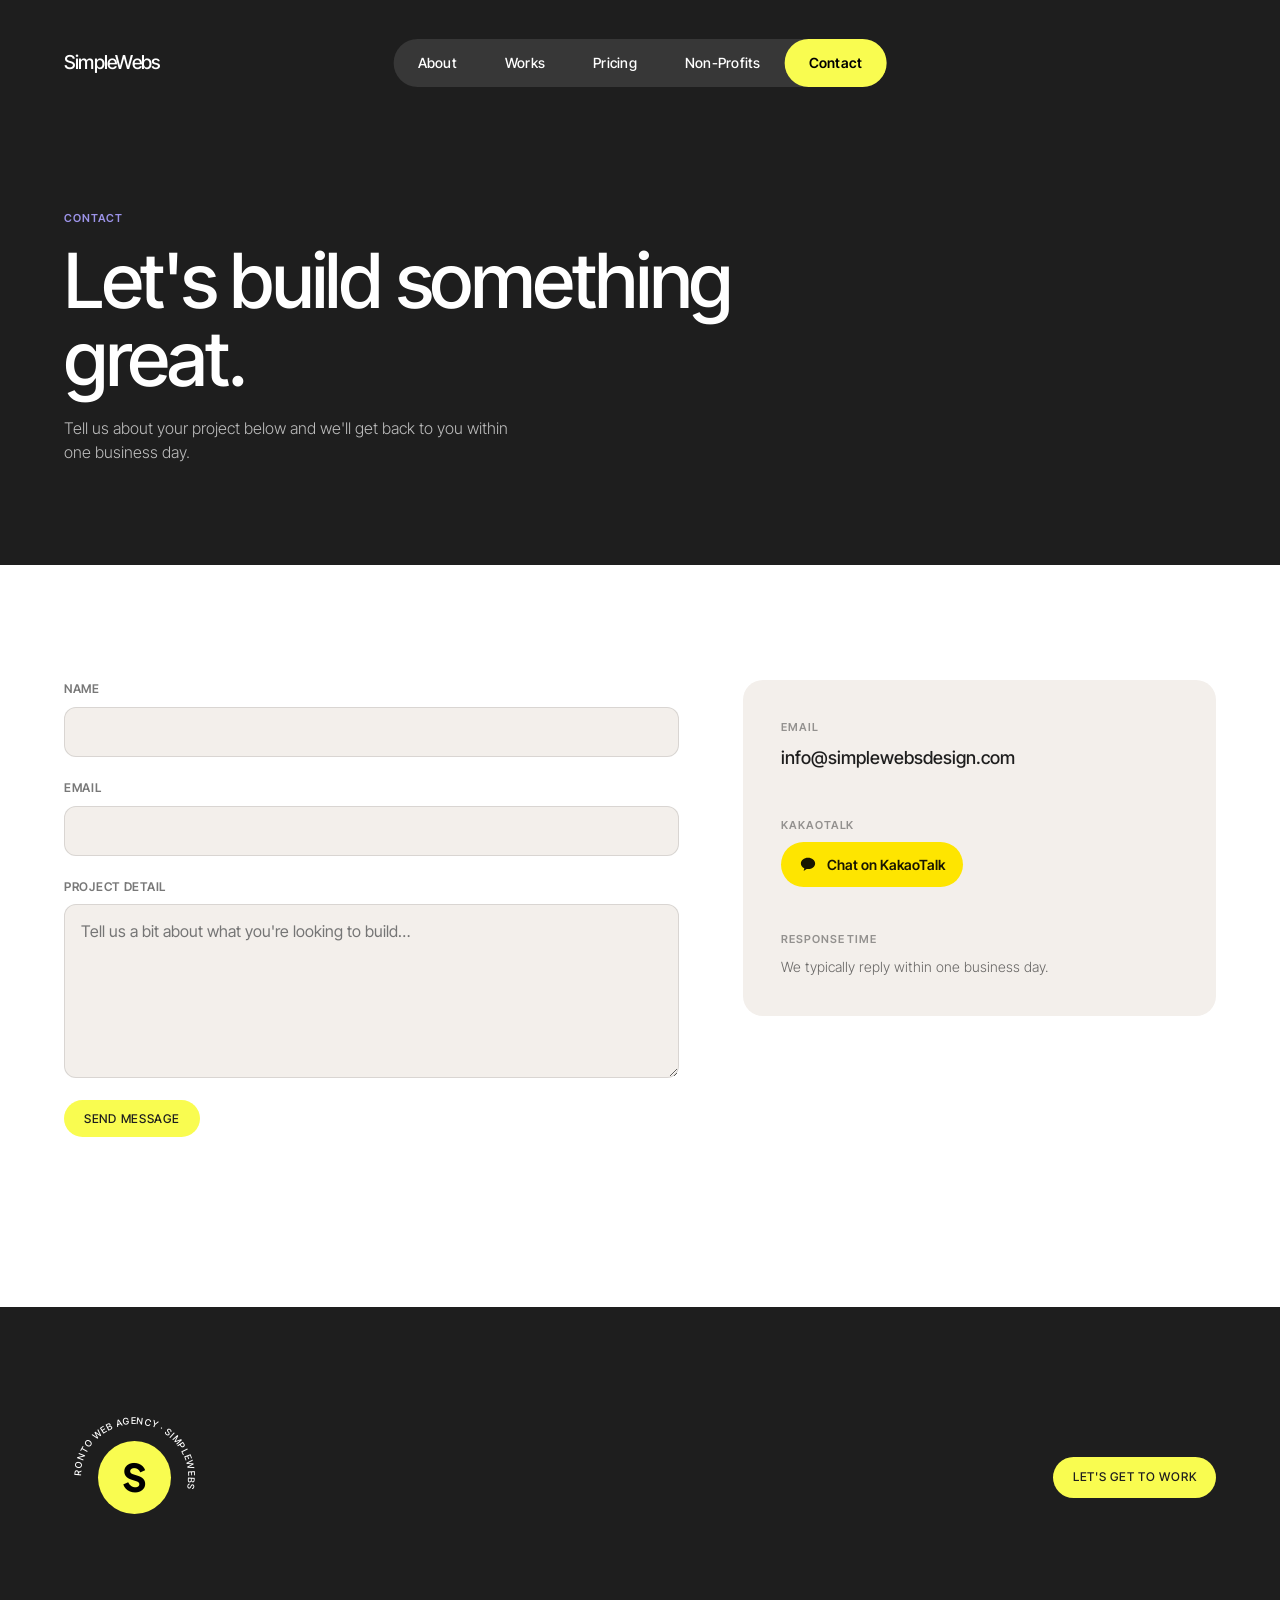
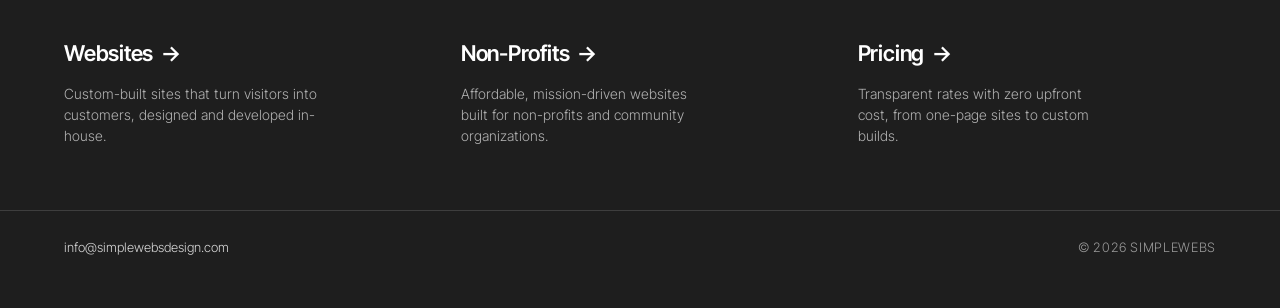
==== commit 50a1b7bc: "d" ====
--- a/contact.html
+++ b/contact.html
@@ -128,7 +128,7 @@
     <span class="badge badge-lg" aria-hidden="true">
       <svg viewBox="0 0 100 100" aria-hidden="true">
         <defs><path id="fbadge" d="M50,50 m-38,0 a38,38 0 1,1 76,0 a38,38 0 1,1 -76,0"></path></defs>
-        <text><textPath href="#fbadge">CALGARY WEB AGENCY · SIMPLEWEBS · </textPath></text>
+        <text text-anchor="middle"><textPath href="#fbadge" startOffset="25%">TORONTO WEB AGENCY · SIMPLEWEBS</textPath></text>
       </svg>
       <span class="badge-center">S</span>
     </span>
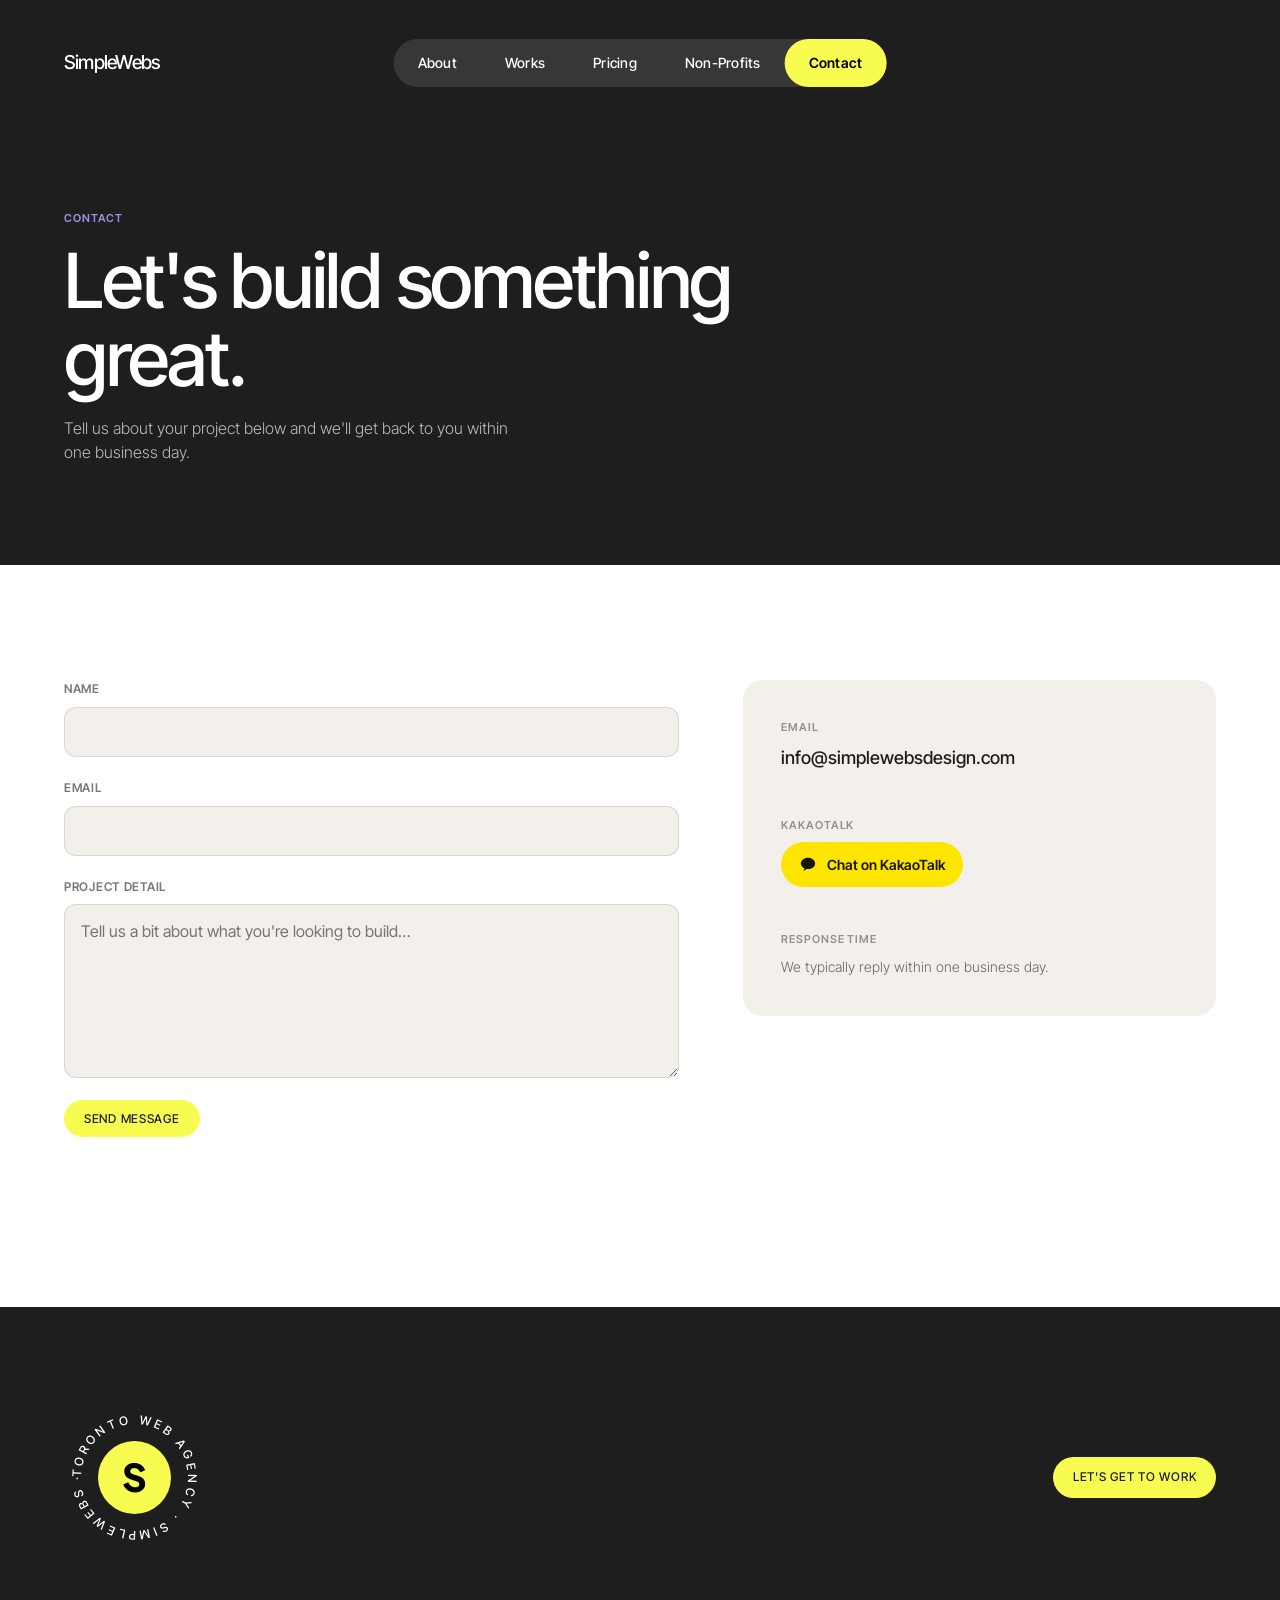
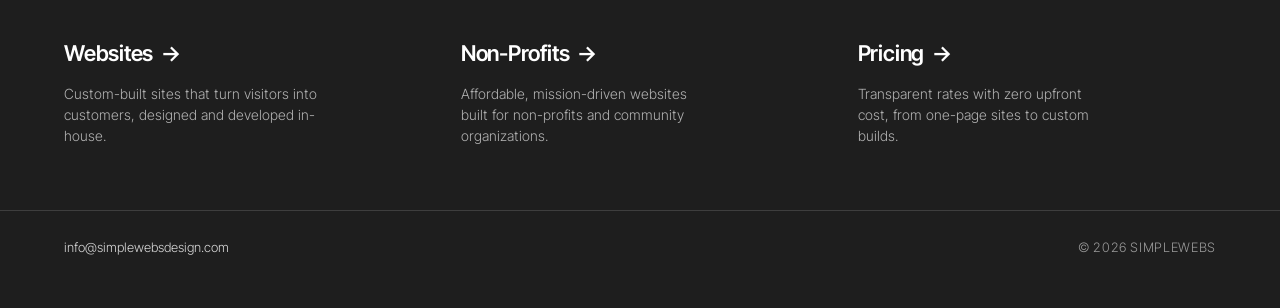
==== commit 46731786: "footer modification" ====
--- a/contact.html
+++ b/contact.html
@@ -128,7 +128,7 @@
     <span class="badge badge-lg" aria-hidden="true">
       <svg viewBox="0 0 100 100" aria-hidden="true">
         <defs><path id="fbadge" d="M50,50 m-38,0 a38,38 0 1,1 76,0 a38,38 0 1,1 -76,0"></path></defs>
-        <text text-anchor="middle"><textPath href="#fbadge" startOffset="25%">TORONTO WEB AGENCY · SIMPLEWEBS</textPath></text>
+        <text><textPath href="#fbadge" textLength="238.76" lengthAdjust="spacing">TORONTO WEB AGENCY · SIMPLEWEBS · </textPath></text>
       </svg>
       <span class="badge-center">S</span>
     </span>
--- a/css/style.css
+++ b/css/style.css
@@ -747,7 +747,7 @@
 @keyframes badgeSpin { to { transform: rotate(360deg); } }
 
 .badge-lg { width: clamp(112px, 11vw, 168px); height: clamp(112px, 11vw, 168px); }
-.badge-lg text { fill: #fff; font-size: 6.6px; }
+.badge-lg text { fill: #fff; font-size: 8.6px; letter-spacing: normal; }
 .badge-center {
   position: absolute;
   inset: 24%;
